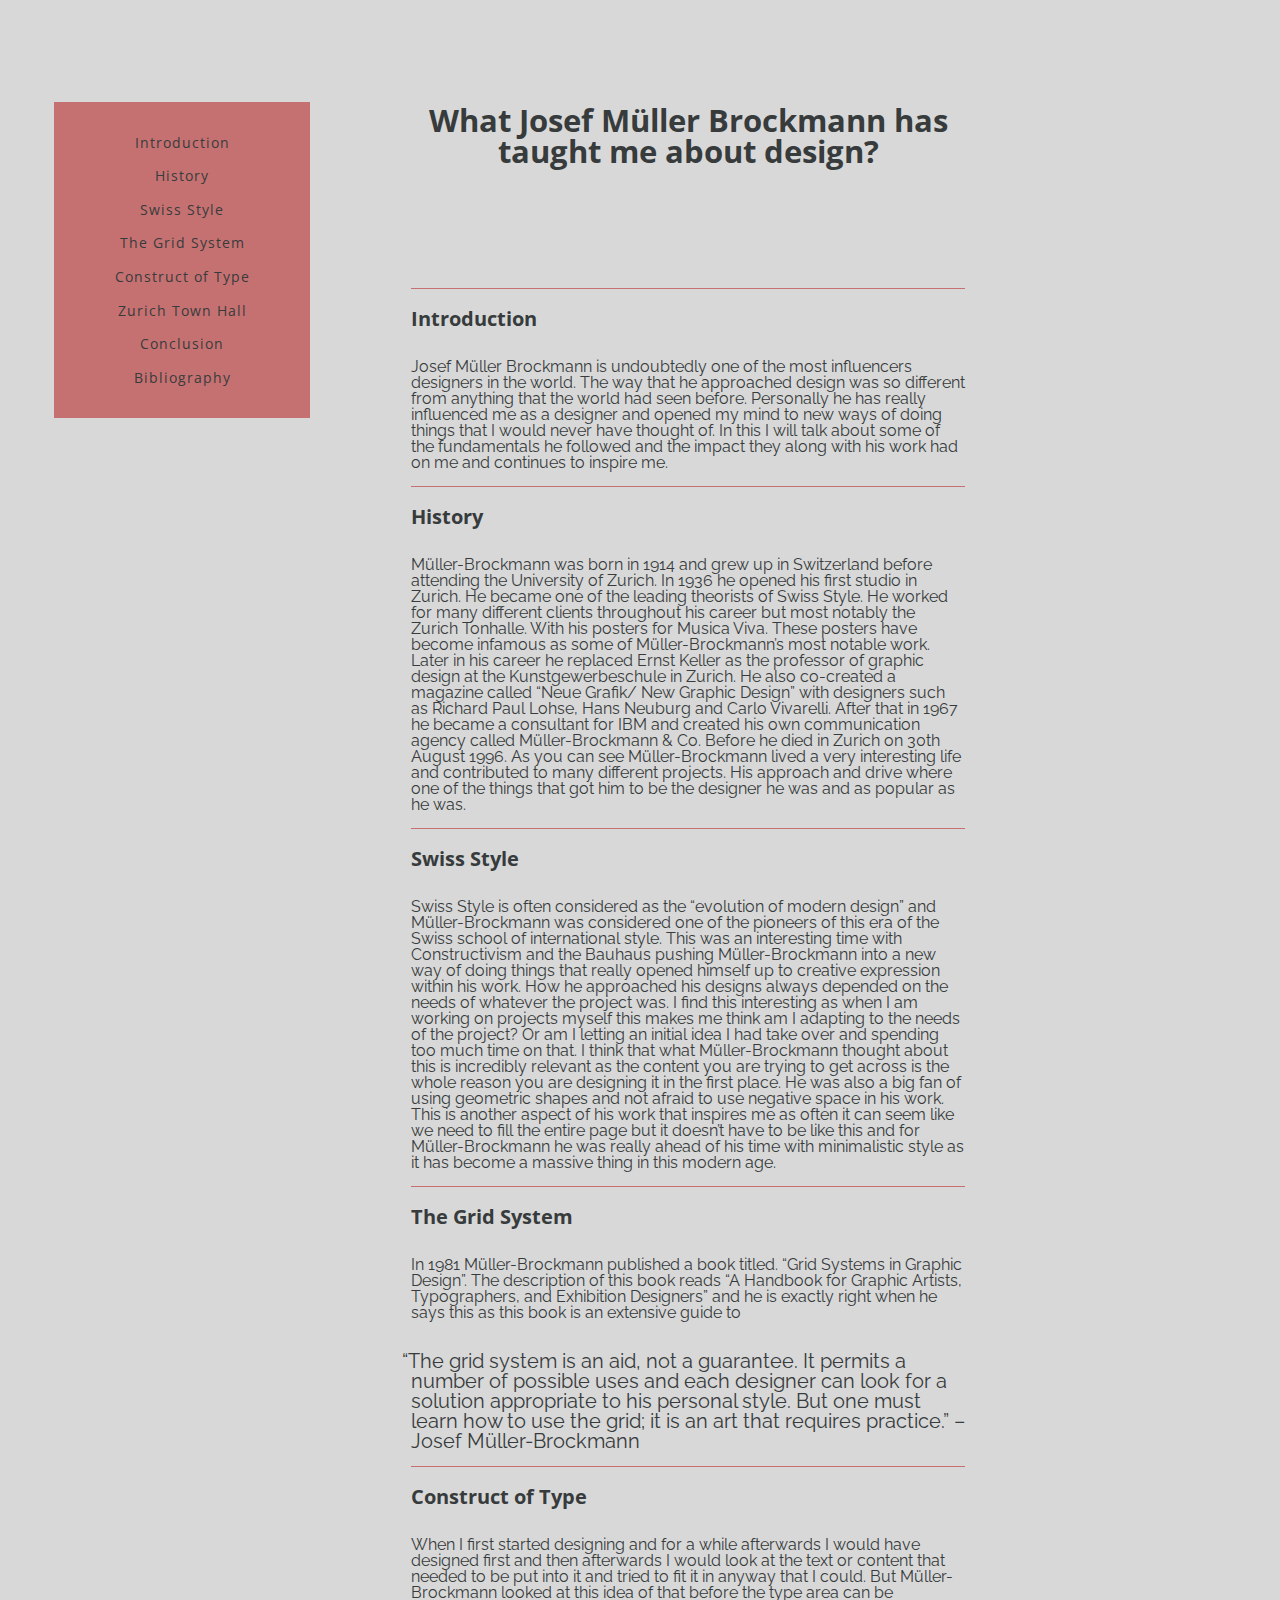
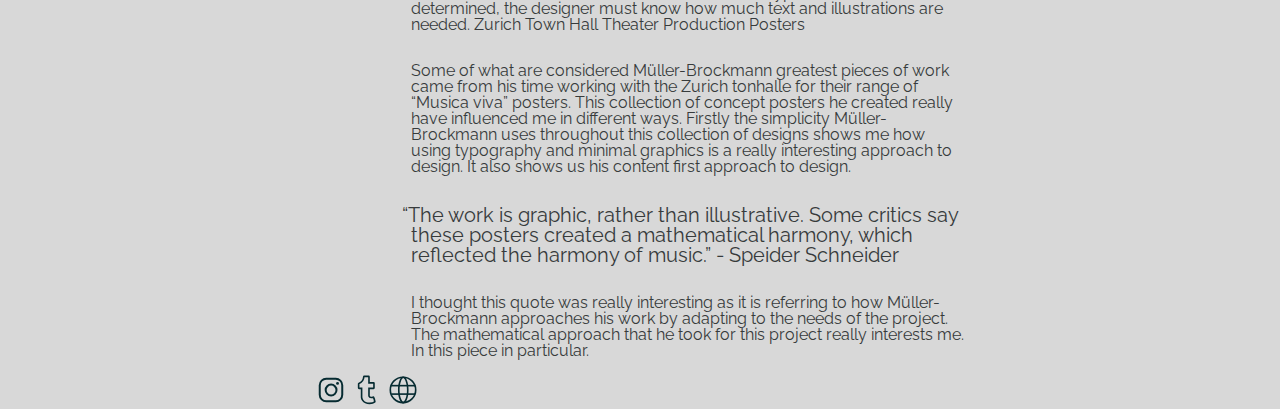
==== index_1.html @ f33d5fe7 "Start to Website" ====
<!DOCTYPE html>
<html lang="en">

<head>
    <meta charset="UTF-8">
    <meta name="author" content="Matthew McLaughlin">
    <title>What Josef Müller Brockmann has taught me about design?</title>
    <link rel="stylesheet" href="style.css" type="text/css">
    <link href="https://fonts.googleapis.com/css?family=Open+Sans:700|Raleway&display=swap" rel="stylesheet">
</head>

<body id="top">
    <nav>
        <ul>
            <li><a href="#introduction">Introduction</a></li>
            <li><a href="#history">History</a></li>
            <li><a href="#swiss-style">Swiss Style</a></li>
            <li><a href="#grid-system">The Grid System</a></li>
            <li><a href="#construct_of_type">Construct of Type</a></li>
            <li><a href="#zurich-town-hall">Zurich Town Hall</a></li>
            <li><a href="#conclusion">Conclusion</a></li>
            <li><a href="#bibliography">Bibliography</a></li>

        </ul>
    </nav>

    <section class="main">
        <article>

            <h1>What Josef Müller Brockmann has taught me about design?</h1>

            <section id="introduction">
                <h2>Introduction</h2>

                <p>Josef Müller Brockmann is undoubtedly one of the most influencers designers in the world. The way that he approached design was so different from anything that the world had seen before. Personally he has really influenced me as a designer and opened my mind to new ways of doing things that I would never have thought of. In this I will talk about some of the fundamentals he followed and the impact they along with his work had on me and continues to inspire me.</p>
            </section>

            <h2>History</h2>

            <p>Müller-Brockmann was born in 1914 and grew up in Switzerland before attending the University of Zurich. In 1936 he opened his first studio in Zurich. He became one of the leading theorists of Swiss Style. He worked for many different clients throughout his career but most notably the Zurich Tonhalle. With his posters for Musica Viva. These posters have become infamous as some of Müller-Brockmann’s most notable work. Later in his career he replaced Ernst Keller as the professor of graphic design at the Kunstgewerbeschule in Zurich. He also co-created a magazine called “Neue Grafik/ New Graphic Design” with designers such as Richard Paul Lohse, Hans Neuburg and Carlo Vivarelli. After that in 1967 he became a consultant for IBM and created his own communication agency called Müller-Brockmann &amp; Co. Before he died in Zurich on 30th August 1996. As you can see Müller-Brockmann lived a very interesting life and contributed to many different projects. His approach and drive where one of the things that got him to be the designer he was and as popular as he was.</p>

            <h2>Swiss Style</h2>

            <p>Swiss Style is often considered as the “evolution of modern design” and Müller-Brockmann was considered one of the pioneers of this era of the Swiss school of international style. This was an interesting time with Constructivism and the Bauhaus pushing Müller-Brockmann into a new way of doing things that really opened himself up to creative expression within his work. How he approached his designs always depended on the needs of whatever the project was. I find this interesting as when I am working on projects myself this makes me think am I adapting to the needs of the project? Or am I letting an initial idea I had take over and spending too much time on that. I think that what Müller-Brockmann thought about this is incredibly relevant as the content you are trying to get across is the whole reason you are designing it in the first place. He was also a big fan of using geometric shapes and not afraid to use negative space in his work. This is another aspect of his work that inspires me as often it can seem like we need to fill the entire page but it doesn’t have to be like this and for Müller-Brockmann he was really ahead of his time with minimalistic style as it has become a massive thing in this modern age.</p>

            <h2>The Grid System</h2>

            <p>In 1981 Müller-Brockmann published a book titled. “Grid Systems in Graphic Design”. The description of this book reads “A Handbook for Graphic Artists, Typographers, and Exhibition Designers” and he is exactly right when he says this as this book is an extensive guide to </p>

            <blockquote>
                <p>“The grid system is an aid, not a guarantee. It permits a number of possible uses and each designer can look for a solution appropriate to his personal style. But one must learn how to use the grid; it is an art that requires practice.” – Josef Müller-Brockmann</p>
            </blockquote>

            <h2>Construct of Type</h2>

            <p>When I first started designing and for a while afterwards I would have designed first and then afterwards I would look at the text or content that needed to be put into it and tried to fit it in anyway that I could. But Müller-Brockmann looked at this idea of that before the type area can be determined, the designer must know how much text and illustrations are needed.
                Zurich Town Hall Theater Production Posters</p>

            <p>Some of what are considered Müller-Brockmann greatest pieces of work came from his time working with the Zurich tonhalle for their range of “Musica viva” posters. This collection of concept posters he created really have influenced me in different ways. Firstly the simplicity Müller-Brockmann uses throughout this collection of designs shows me how using typography and minimal graphics is a really interesting approach to design. It also shows us his content first approach to design.</p>

            <blockquote>
                <p>“The work is graphic, rather than illustrative. Some critics say these posters created a mathematical harmony, which reflected the harmony of music.” - Speider Schneider</p>
            </blockquote>

            <p>I thought this quote was really interesting as it is referring to how Müller-Brockmann approaches his work by adapting to the needs of the project. The mathematical approach that he took for this project really interests me. In this piece in particular.</p>

        </article>
    </section>

    <footer>
        <div class="icon-buttons">
            <a href=""></a><img src="images/icons/instagram.svg" alt="Instagram">
            <a href=""></a><img src="images/icons/tumblr.svg" alt="Tumblr">
            <a href=""></a><img src="images/icons/web.svg" alt="Website">
        </div>
    </footer>
</body>

</html>
---- style.css ----
/*---------- CSS RESET ----------*/
* {
    padding: 0px;
    margin: 0px;
    font-size: 100%;
    line-height: 1em;
}

/*---------- MAIN STYLING ----------*/
body {
    margin: auto;
    width: 80%;
    max-width: 650px;
    margin: auto;
    background: #D8D8D8;
    color: #373b3c;
}

/*---------- TYPOGRAPHY ----------*/
h1 {
    font-size: 1.953em;
    font-family: 'Open Sans', sans-serif;
    text-align: center;
    width: 100%;
    padding: 25px 0 40px 0;
    color: #373b3c;
}

p {
    font-family: 'Raleway', sans-serif;
    padding: 15px 0;
}

blockquote {
    font-size: 1.25em;
    text-indent: -0.45em;
}

/*-------------- NAV BAR ----------------*/
nav {
    font-family: 'Open Sans', sans-serif;
    position: fixed;
    top: 7.5em;
    left: 4em;
    margin: 0;
    width: 20%;
    background-color: #C67171;
    padding: 1em 0;
    font-size: 0.85em;
}

nav ul {
    margin: auto;
    text-align: center;
    letter-spacing: 1px;
}

nav ul li {
    display: block;
    margin: 20px;
}

nav a {
    color: #373b3c;
    text-decoration: none;
}

nav a:hover {
    border-bottom: none;
    color: #b7bbbe;
}

/*---------- SECTION ----------*/

section {
    margin: auto;
    max-width: 1000px;
    margin-top: 5em;
}

article {
    margin-left: 6em;
}

h2 {
    font-family: 'Open Sans', sans-serif;
    font-size: 1.25em;
    padding-top: 20px;
    padding-bottom: 15px;
    border-top: 1px solid #C67171;
}

/*---------- ICONS ----------*/

.icon-buttons {
    max-width: 650px;
    display: inline;
}

.icon-buttons img {
    width: 2em;
}

.icon-buttons img:hover {
    color: #C67171;
}
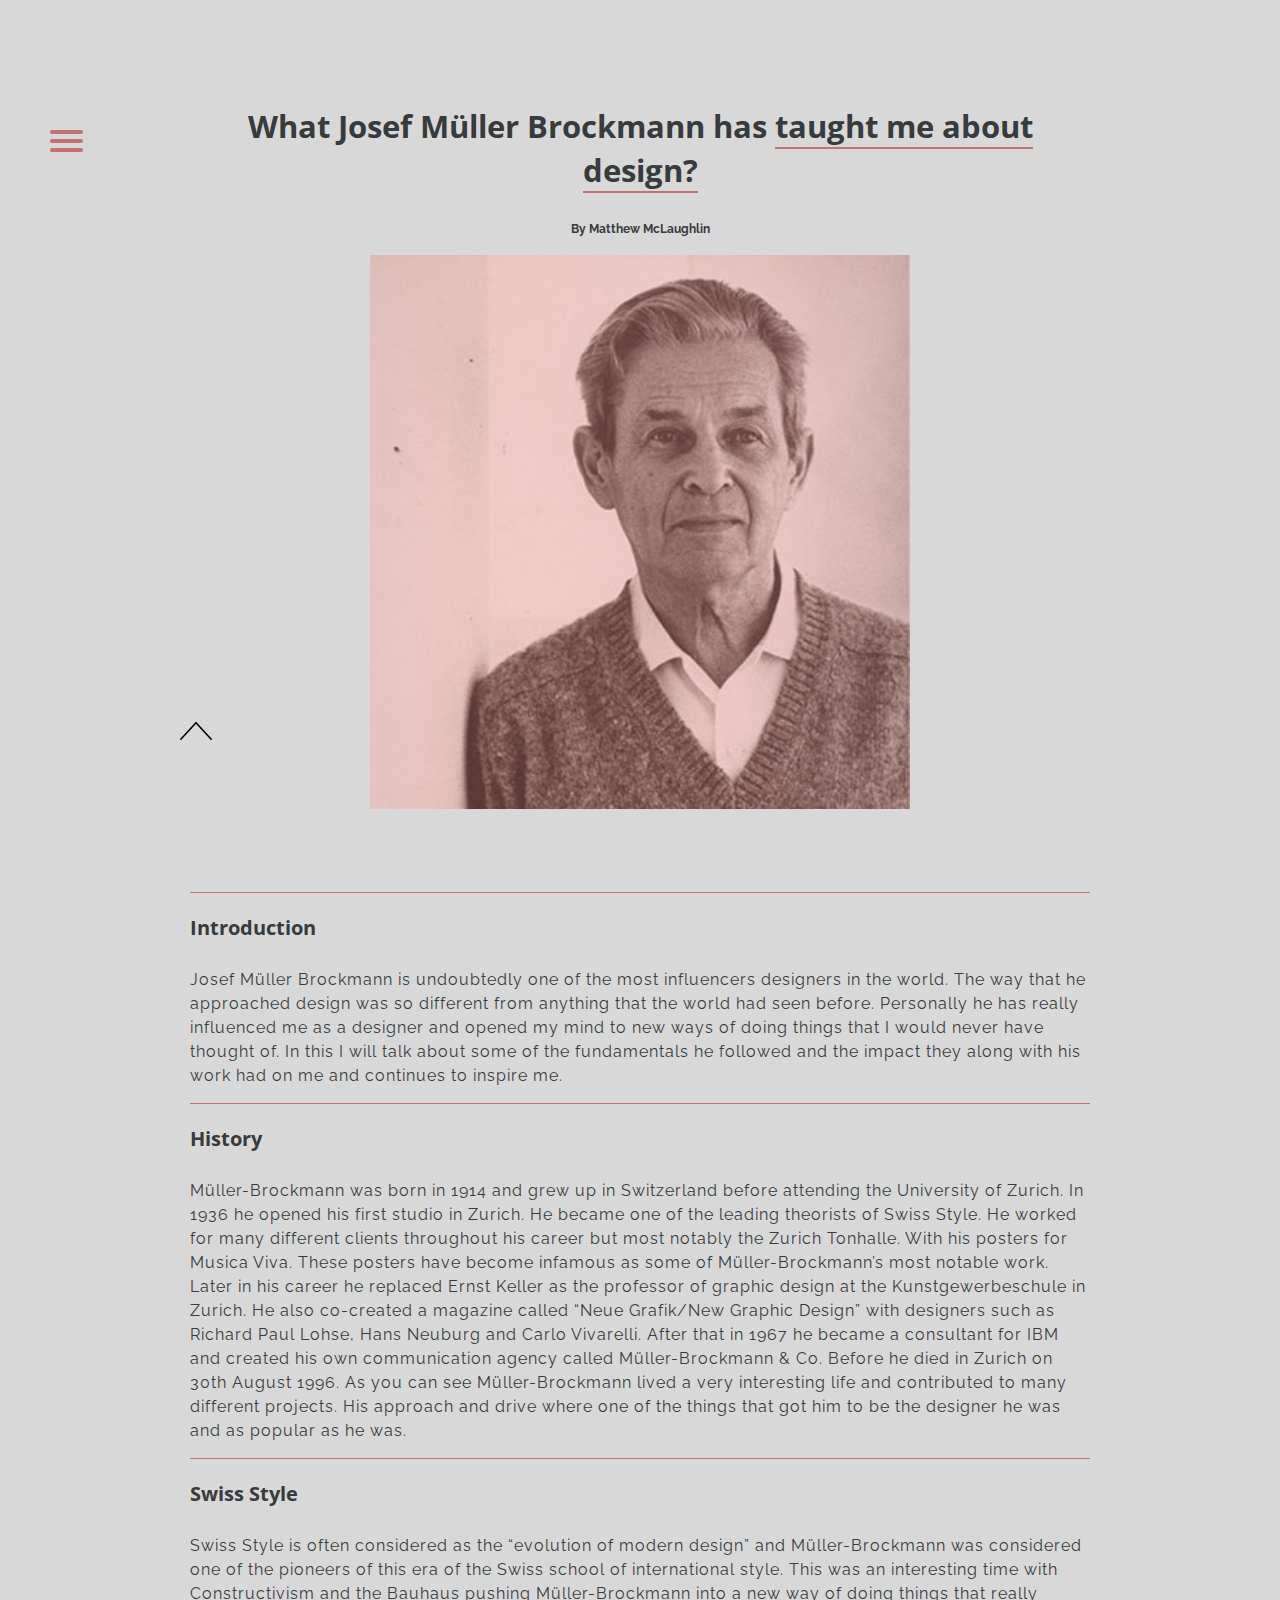
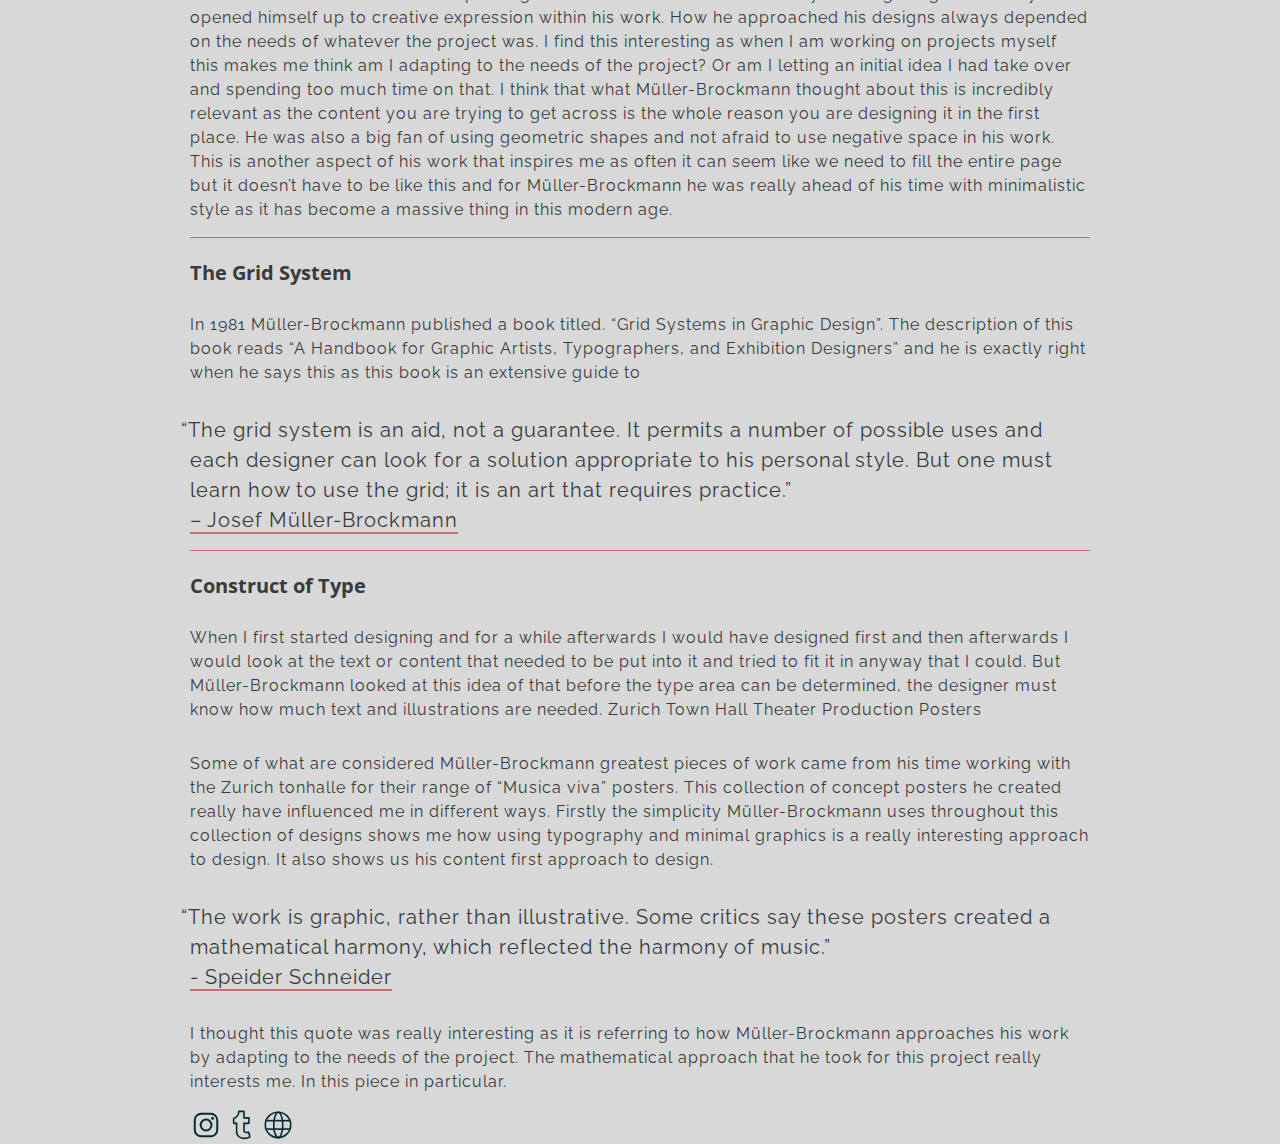
==== commit 0855955e: "adding more content" ====
--- a/index_1.html
+++ b/index_1.html
@@ -10,70 +10,126 @@
 </head>
 
 <body id="top">
-    <nav>
-        <ul>
-            <li><a href="#introduction">Introduction</a></li>
-            <li><a href="#history">History</a></li>
-            <li><a href="#swiss-style">Swiss Style</a></li>
-            <li><a href="#grid-system">The Grid System</a></li>
-            <li><a href="#construct_of_type">Construct of Type</a></li>
-            <li><a href="#zurich-town-hall">Zurich Town Hall</a></li>
-            <li><a href="#conclusion">Conclusion</a></li>
-            <li><a href="#bibliography">Bibliography</a></li>
+    <div class="desktop_nav">
+        <nav>
+            <ul>
+                <li><a href="#introduction">Introduction</a></li>
+                <li><a href="#history">History</a></li>
+                <li><a href="#swiss-style">Swiss Style</a></li>
+                <li><a href="#grid-system">The Grid System</a></li>
+                <li><a href="#construct_of_type">Construct of Type</a></li>
+                <li><a href="#zurich-town-hall">Zurich Town Hall</a></li>
+                <li><a href="#conclusion">Conclusion</a></li>
+                <li><a href="#bibliography">Bibliography</a></li>
 
-        </ul>
-    </nav>
+            </ul>
+        </nav>
+    </div>
 
-    <section class="main">
-        <article>
+    <!------------ START OF MOBILE NAV ------------>
 
-            <h1>What Josef Müller Brockmann has taught me about design?</h1>
+    <div class="mobile_nav">
 
-            <section id="introduction">
-                <h2>Introduction</h2>
+        <nav role="navigation">
+            <div id="menuToggle">
+                <!--
+    A fake / hidden checkbox is used as click reciever,
+    so you can use the :checked selector on it.
+    -->
+                <input type="checkbox" />
 
-                <p>Josef Müller Brockmann is undoubtedly one of the most influencers designers in the world. The way that he approached design was so different from anything that the world had seen before. Personally he has really influenced me as a designer and opened my mind to new ways of doing things that I would never have thought of. In this I will talk about some of the fundamentals he followed and the impact they along with his work had on me and continues to inspire me.</p>
-            </section>
+                <!--
+    Some spans to act as a hamburger.
+    
+    They are acting like a real hamburger,
+    not that McDonalds stuff.
+    -->
+                <span></span>
+                <span></span>
+                <span></span>
 
-            <h2>History</h2>
+                <!--
+    Too bad the menu has to be inside of the button
+    but hey, it's pure CSS magic.
+    -->
+                <ul id="menu">
+                    <li><a href="#introduction">Introduction</a></li>
+                    <li><a href="#history">History</a></li>
+                    <li><a href="#swiss-style">Swiss Style</a></li>
+                    <li><a href="#grid-system">The Grid System</a></li>
+                    <li><a href="#construct_of_type">Construct of Type</a></li>
+                    <li><a href="#zurich-town-hall">Zurich Town Hall</a></li>
+                    <li><a href="#conclusion">Conclusion</a></li>
+                    <li><a href="#bibliography">Bibliography</a></li>
+                </ul>
+            </div>
+        </nav>
 
-            <p>Müller-Brockmann was born in 1914 and grew up in Switzerland before attending the University of Zurich. In 1936 he opened his first studio in Zurich. He became one of the leading theorists of Swiss Style. He worked for many different clients throughout his career but most notably the Zurich Tonhalle. With his posters for Musica Viva. These posters have become infamous as some of Müller-Brockmann’s most notable work. Later in his career he replaced Ernst Keller as the professor of graphic design at the Kunstgewerbeschule in Zurich. He also co-created a magazine called “Neue Grafik/ New Graphic Design” with designers such as Richard Paul Lohse, Hans Neuburg and Carlo Vivarelli. After that in 1967 he became a consultant for IBM and created his own communication agency called Müller-Brockmann &amp; Co. Before he died in Zurich on 30th August 1996. As you can see Müller-Brockmann lived a very interesting life and contributed to many different projects. His approach and drive where one of the things that got him to be the designer he was and as popular as he was.</p>
+    </div>
 
-            <h2>Swiss Style</h2>
+    <!------------ END OF MOBILE NAV ------------>
 
-            <p>Swiss Style is often considered as the “evolution of modern design” and Müller-Brockmann was considered one of the pioneers of this era of the Swiss school of international style. This was an interesting time with Constructivism and the Bauhaus pushing Müller-Brockmann into a new way of doing things that really opened himself up to creative expression within his work. How he approached his designs always depended on the needs of whatever the project was. I find this interesting as when I am working on projects myself this makes me think am I adapting to the needs of the project? Or am I letting an initial idea I had take over and spending too much time on that. I think that what Müller-Brockmann thought about this is incredibly relevant as the content you are trying to get across is the whole reason you are designing it in the first place. He was also a big fan of using geometric shapes and not afraid to use negative space in his work. This is another aspect of his work that inspires me as often it can seem like we need to fill the entire page but it doesn’t have to be like this and for Müller-Brockmann he was really ahead of his time with minimalistic style as it has become a massive thing in this modern age.</p>
+    <!------------ BACK TO TOP BUTTON ------------>
 
-            <h2>The Grid System</h2>
+    <div class="back_to_top">
+        <a href="#top"><img src="images/up_button.svg"></a>
+    </div>
 
-            <p>In 1981 Müller-Brockmann published a book titled. “Grid Systems in Graphic Design”. The description of this book reads “A Handbook for Graphic Artists, Typographers, and Exhibition Designers” and he is exactly right when he says this as this book is an extensive guide to </p>
+    <div class="container">
+        <section class="main">
+            <article>
 
-            <blockquote>
-                <p>“The grid system is an aid, not a guarantee. It permits a number of possible uses and each designer can look for a solution appropriate to his personal style. But one must learn how to use the grid; it is an art that requires practice.” – Josef Müller-Brockmann</p>
-            </blockquote>
+                <h1>What Josef Müller Brockmann has <span> taught me about design?</span></h1>
+                <h3>By <a>Matthew McLaughlin</a></h3>
+                <div class="potrait">
+                    <img src="images/potrait.jpg">
+                </div>
+                <section id="introduction">
+                    <h2>Introduction</h2>
 
-            <h2>Construct of Type</h2>
+                    <p>Josef Müller Brockmann is undoubtedly one of the most influencers designers in the world. The way that he approached design was so different from anything that the world had seen before. Personally he has really influenced me as a designer and opened my mind to new ways of doing things that I would never have thought of. In this I will talk about some of the fundamentals he followed and the impact they along with his work had on me and continues to inspire me.</p>
+                </section>
 
-            <p>When I first started designing and for a while afterwards I would have designed first and then afterwards I would look at the text or content that needed to be put into it and tried to fit it in anyway that I could. But Müller-Brockmann looked at this idea of that before the type area can be determined, the designer must know how much text and illustrations are needed.
-                Zurich Town Hall Theater Production Posters</p>
+                <h2>History</h2>
 
-            <p>Some of what are considered Müller-Brockmann greatest pieces of work came from his time working with the Zurich tonhalle for their range of “Musica viva” posters. This collection of concept posters he created really have influenced me in different ways. Firstly the simplicity Müller-Brockmann uses throughout this collection of designs shows me how using typography and minimal graphics is a really interesting approach to design. It also shows us his content first approach to design.</p>
+                <p>Müller-Brockmann was born in 1914 and grew up in Switzerland before attending the University of Zurich. In 1936 he opened his first studio in Zurich. He became one of the leading theorists of Swiss Style. He worked for many different clients throughout his career but most notably the Zurich Tonhalle. With his posters for Musica Viva. These posters have become infamous as some of Müller-Brockmann’s most notable work. Later in his career he replaced Ernst Keller as the professor of graphic design at the Kunstgewerbeschule in Zurich. He also co-created a magazine called “Neue Grafik/New Graphic Design” with designers such as Richard Paul Lohse, Hans Neuburg and Carlo Vivarelli. After that in 1967 he became a consultant for IBM and created his own communication agency called Müller-Brockmann &amp; Co. Before he died in Zurich on 30th August 1996. As you can see Müller-Brockmann lived a very interesting life and contributed to many different projects. His approach and drive where one of the things that got him to be the designer he was and as popular as he was.</p>
 
-            <blockquote>
-                <p>“The work is graphic, rather than illustrative. Some critics say these posters created a mathematical harmony, which reflected the harmony of music.” - Speider Schneider</p>
-            </blockquote>
+                <h2>Swiss Style</h2>
 
-            <p>I thought this quote was really interesting as it is referring to how Müller-Brockmann approaches his work by adapting to the needs of the project. The mathematical approach that he took for this project really interests me. In this piece in particular.</p>
+                <p>Swiss Style is often considered as the “evolution of modern design” and Müller-Brockmann was considered one of the pioneers of this era of the Swiss school of international style. This was an interesting time with Constructivism and the Bauhaus pushing Müller-Brockmann into a new way of doing things that really opened himself up to creative expression within his work. How he approached his designs always depended on the needs of whatever the project was. I find this interesting as when I am working on projects myself this makes me think am I adapting to the needs of the project? Or am I letting an initial idea I had take over and spending too much time on that. I think that what Müller-Brockmann thought about this is incredibly relevant as the content you are trying to get across is the whole reason you are designing it in the first place. He was also a big fan of using geometric shapes and not afraid to use negative space in his work. This is another aspect of his work that inspires me as often it can seem like we need to fill the entire page but it doesn’t have to be like this and for Müller-Brockmann he was really ahead of his time with minimalistic style as it has become a massive thing in this modern age.</p>
 
-        </article>
-    </section>
+                <h2>The Grid System</h2>
 
-    <footer>
-        <div class="icon-buttons">
-            <a href=""></a><img src="images/icons/instagram.svg" alt="Instagram">
-            <a href=""></a><img src="images/icons/tumblr.svg" alt="Tumblr">
-            <a href=""></a><img src="images/icons/web.svg" alt="Website">
-        </div>
-    </footer>
+                <p>In 1981 Müller-Brockmann published a book titled. “Grid Systems in Graphic Design”. The description of this book reads “A Handbook for Graphic Artists, Typographers, and Exhibition Designers” and he is exactly right when he says this as this book is an extensive guide to </p>
+
+                <blockquote>
+                    <p>“The grid system is an aid, not a guarantee. It permits a number of possible uses and each designer can look for a solution appropriate to his personal style. But one must learn how to use the grid; it is an art that requires practice.”<br> <span class="quote_author"> – Josef Müller-Brockmann</span></p>
+                </blockquote>
+
+                <h2>Construct of Type</h2>
+
+                <p>When I first started designing and for a while afterwards I would have designed first and then afterwards I would look at the text or content that needed to be put into it and tried to fit it in anyway that I could. But Müller-Brockmann looked at this idea of that before the type area can be determined, the designer must know how much text and illustrations are needed.
+                    Zurich Town Hall Theater Production Posters</p>
+
+                <p>Some of what are considered Müller-Brockmann greatest pieces of work came from his time working with the Zurich tonhalle for their range of “Musica viva” posters. This collection of concept posters he created really have influenced me in different ways. Firstly the simplicity Müller-Brockmann uses throughout this collection of designs shows me how using typography and minimal graphics is a really interesting approach to design. It also shows us his content first approach to design.</p>
+
+                <blockquote>
+                    <p>“The work is graphic, rather than illustrative. Some critics say these posters created a mathematical harmony, which reflected the harmony of music.” <br> <span class="quote_author"> - Speider Schneider</span></p>
+                </blockquote>
+
+                <p>I thought this quote was really interesting as it is referring to how Müller-Brockmann approaches his work by adapting to the needs of the project. The mathematical approach that he took for this project really interests me. In this piece in particular.</p>
+
+            </article>
+        </section>
+
+        <footer>
+            <div class="icon-buttons">
+                <a href=""></a><img src="images/icons/instagram.svg" alt="Instagram">
+                <a href=""></a><img src="images/icons/tumblr.svg" alt="Tumblr">
+                <a href=""></a><img src="images/icons/web.svg" alt="Website">
+            </div>
+        </footer>
+    </div>
 </body>
 
 </html>
--- a/style.css
+++ b/style.css
@@ -7,10 +7,23 @@
 }
 
 /*---------- MAIN STYLING ----------*/
+
+html {
+    scroll-behavior: smooth;
+}
+
+::selection {
+    background: #C67171;
+}
+
 body {
+    background: #D8D8D8;
+}
+
+.container {
     margin: auto;
     width: 80%;
-    max-width: 650px;
+    max-width: 600px;
     margin: auto;
     background: #D8D8D8;
     color: #373b3c;
@@ -22,13 +35,32 @@
     font-family: 'Open Sans', sans-serif;
     text-align: center;
     width: 100%;
-    padding: 25px 0 40px 0;
+    padding: 25px 0 30px 0;
     color: #373b3c;
-}
+    line-height: 1.4;
+}
+
+h2 {
+    font-family: 'Open Sans', sans-serif;
+    font-size: 1.25em;
+    padding: 25px 0 15px 0;
+    border-top: 1px solid #C67171;
+}
+
+h3 {
+    text-align: center;
+    font-family: 'Raleway', sans-serif;
+    font-size: 0.75em;
+    padding-bottom: 20px;
+}
+
+
 
 p {
     font-family: 'Raleway', sans-serif;
     padding: 15px 0;
+    letter-spacing: 1px;
+    line-height: 1.5;
 }
 
 blockquote {
@@ -37,37 +69,45 @@
 }
 
 /*-------------- NAV BAR ----------------*/
-nav {
+.desktop_nav nav {
     font-family: 'Open Sans', sans-serif;
     position: fixed;
     top: 7.5em;
     left: 4em;
     margin: 0;
     width: 20%;
-    background-color: #C67171;
+    border: 2px solid #C67171;
     padding: 1em 0;
     font-size: 0.85em;
 }
 
-nav ul {
+.desktop_nav nav ul {
     margin: auto;
     text-align: center;
     letter-spacing: 1px;
 }
 
-nav ul li {
+.desktop_nav nav ul li {
     display: block;
     margin: 20px;
 }
 
-nav a {
+.desktop_nav nav a {
     color: #373b3c;
     text-decoration: none;
 }
 
-nav a:hover {
+.desktop_nav nav a:hover {
     border-bottom: none;
-    color: #b7bbbe;
+    color: #C67171;
+}
+
+.desktop_nav nav a:active {
+    border-bottom: 1px #b7bbbe;
+}
+
+.mobile_nav {
+    display: none;
 }
 
 /*---------- SECTION ----------*/
@@ -78,23 +118,10 @@
     margin-top: 5em;
 }
 
-article {
-    margin-left: 6em;
-}
-
-h2 {
-    font-family: 'Open Sans', sans-serif;
-    font-size: 1.25em;
-    padding-top: 20px;
-    padding-bottom: 15px;
-    border-top: 1px solid #C67171;
-}
-
 /*---------- ICONS ----------*/
 
 .icon-buttons {
-    max-width: 650px;
-    display: inline;
+    margin: 0 auto;
 }
 
 .icon-buttons img {
@@ -104,3 +131,187 @@
 .icon-buttons img:hover {
     color: #C67171;
 }
+
+/*---------- IMAGES ----------*/
+
+.potrait {
+    display: block;
+    text-align: center;
+}
+
+.potrait img {
+    width: 60%;
+}
+
+.main span {
+    border-bottom: 2px solid #C67171;
+}
+
+.main a:hover {
+    border-bottom: 1px solid #C67171;
+}
+
+.quote_author {
+    border-bottom: 1px solid #C67171;
+}
+
+.back_to_top {
+    position: fixed;
+    left: 0;
+    bottom: 0;
+    padding-left: 180px;
+    padding-bottom: 150px;
+}
+
+.back_to_top img {
+    width: 2em;
+}
+
+/*---------------- MEDIA SCREENS --------------------*/
+
+@media (max-width:1300px) {
+
+    .desktop_nav {
+        display: none;
+    }
+
+    .mobile_nav {
+        display: block;
+        position: fixed;
+    }
+
+    #menuToggle {
+        display: block;
+        position: relative;
+        top: 50px;
+        left: 50px;
+
+        z-index: 1;
+
+        -webkit-user-select: none;
+        user-select: none;
+    }
+
+    #menuToggle a {
+        text-decoration: none;
+        color: #232323;
+
+        transition: color 0.3s ease;
+    }
+
+    #menuToggle a:hover {
+        color: #C67171;
+    }
+
+
+    #menuToggle input {
+        display: block;
+        width: 40px;
+        height: 32px;
+        position: absolute;
+        top: -7px;
+        left: -5px;
+
+        cursor: pointer;
+
+        opacity: 0;
+        /* hide this */
+        z-index: 2;
+        /* and place it over the hamburger */
+
+        -webkit-touch-callout: none;
+    }
+
+    /*
+ * Just a quick hamburger
+ */
+    #menuToggle span {
+        display: block;
+        width: 33px;
+        height: 4px;
+        margin-bottom: 5px;
+        position: relative;
+
+        background: #C67171;
+        border-radius: 3px;
+
+        z-index: 1;
+
+        transform-origin: 4px 0px;
+
+        transition: transform 0.5s cubic-bezier(0.77, 0.2, 0.05, 1.0),
+            background 0.5s cubic-bezier(0.77, 0.2, 0.05, 1.0),
+            opacity 0.55s ease;
+    }
+
+    #menuToggle span:first-child {
+        transform-origin: 0% 0%;
+    }
+
+    #menuToggle span:nth-last-child(2) {
+        transform-origin: 0% 100%;
+    }
+
+    /* 
+ * Transform all the slices of hamburger
+ * into a crossmark.
+ */
+    #menuToggle input:checked ~ span {
+        opacity: 1;
+        transform: rotate(45deg) translate(-2px, -1px);
+        background: #232323;
+    }
+
+    /*
+ * But let's hide the middle one.
+ */
+    #menuToggle input:checked ~ span:nth-last-child(3) {
+        opacity: 0;
+        transform: rotate(0deg) scale(0.2, 0.2);
+    }
+
+    /*
+ * Ohyeah and the last one should go the other direction
+ */
+    #menuToggle input:checked ~ span:nth-last-child(2) {
+        transform: rotate(-45deg) translate(0, -1px);
+    }
+
+    /*
+ * Make this absolute positioned
+ * at the top left of the screen
+ */
+    #menu {
+        position: absolute;
+        width: 300px;
+        margin: -100px 0 0 -50px;
+        padding: 50px;
+        padding-top: 125px;
+        background: #D8D8D8;
+        list-style-type: none;
+        -webkit-font-smoothing: antialiased;
+        /* to stop flickering of text in safari */
+
+        transform-origin: 0% 0%;
+        transform: translate(-100%, 0);
+
+        transition: transform 0.5s cubic-bezier(0.77, 0.2, 0.05, 1.0);
+    }
+
+    #menu li {
+        padding: 10px 0;
+        font-size: 22px;
+        font-family: 'Open Sans', sans-serif;
+    }
+
+    /*
+ * And let's slide it in from the left
+ */
+    #menuToggle input:checked ~ ul {
+        transform: none;
+    }
+
+    .container {
+        max-width: 900px;
+    }
+}
